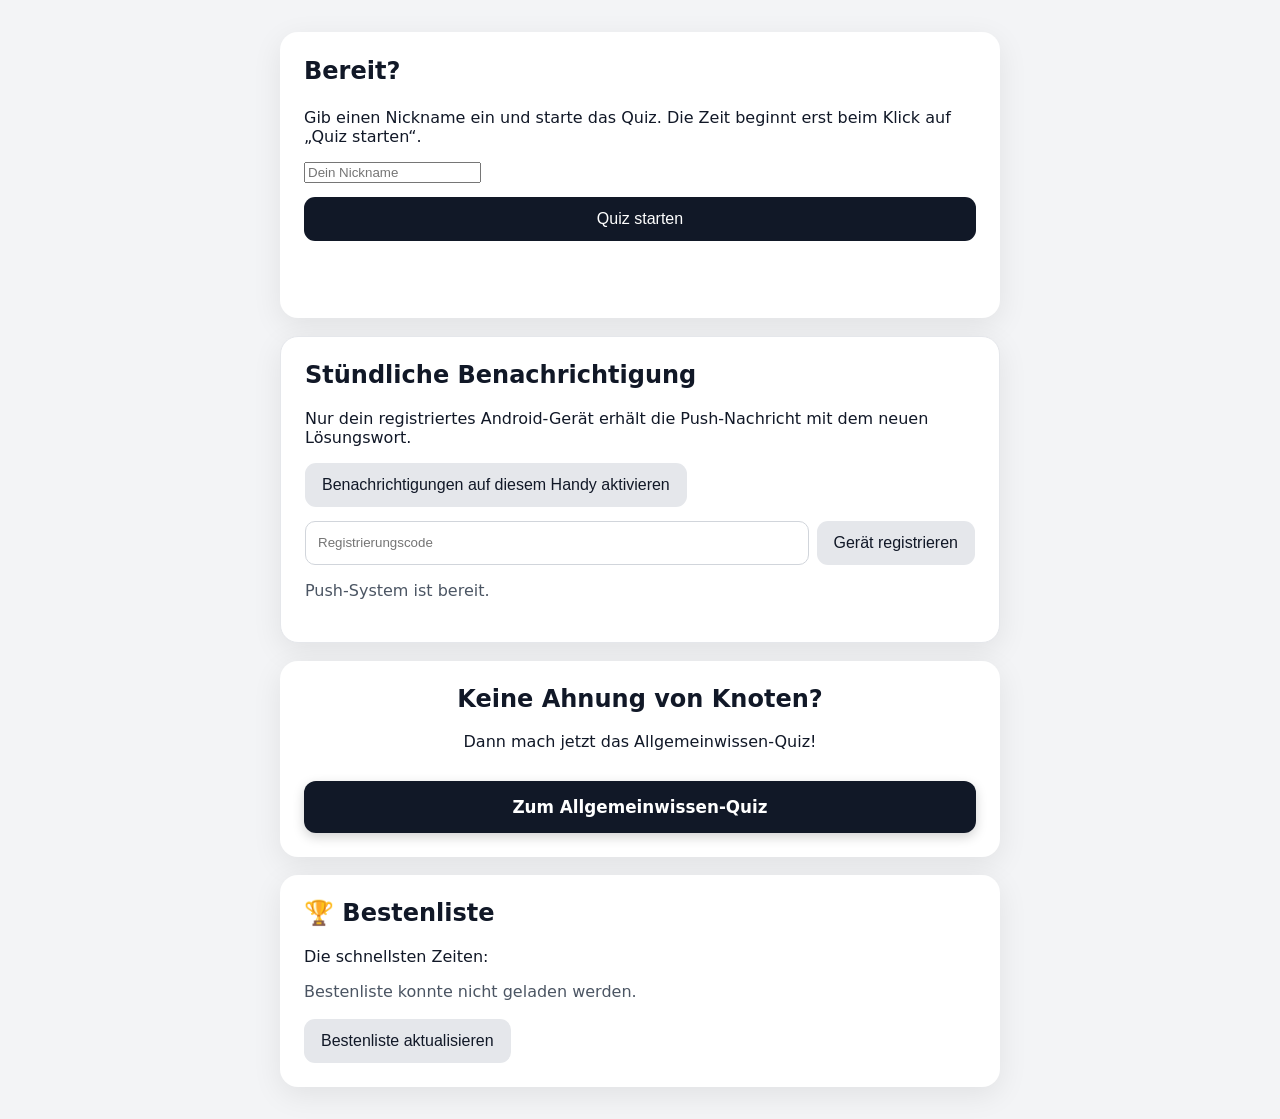
==== index.html @ b6ff0679 "Update index.html" ====
<!doctype html>
<html lang="de">
<head>
  <meta charset="utf-8">
  <meta name="viewport" content="width=device-width, initial-scale=1">
  <meta name="theme-color" content="#111827">

  <title>Kommst du rein?</title>

  <link rel="icon" type="image/png" href="door-notification.png">
  <link rel="manifest" href="manifest.webmanifest">
  <link rel="stylesheet" href="style.css">
</head>

<body>

  <main class="container">

    <!-- =========================================
         QUIZ-START
    ========================================== -->

    <section class="card" id="start-card">

      <h1>Bereit?</h1>

      <p>
        Gib einen Nickname ein und starte das Quiz.
        Die Zeit beginnt erst beim Klick auf „Quiz starten“.
      </p>

      <input
        id="nickname"
        type="text"
        maxlength="20"
        placeholder="Dein Nickname"
        autocomplete="off"
      >

      <button
        id="start-quiz"
        class="primary"
      >
        Quiz starten
      </button>

      <p
        id="start-message"
        class="status"
      ></p>

    </section>


    <!-- =========================================
         QUIZ
    ========================================== -->

    <section
      class="card hidden"
      id="quiz-card"
    >

      <div class="topline">

        <span id="progress">
          Frage 1
        </span>

        <span id="timer">
          ⏱ 00:00.0
        </span>

      </div>

      <h1 id="question">
        Quiz wird geladen …
      </h1>

      <div id="answers"></div>

      <button
        id="next"
        class="primary"
        disabled
      >
        Weiter
      </button>

    </section>


    <!-- =========================================
         ERGEBNIS
    ========================================== -->

    <section
      class="card hidden"
      id="result-card"
    >

      <h1>Geschafft!</h1>

      <p id="result-text"></p>

      <p>
        Deine Zeit:
        <strong id="final-time">--:--.-</strong>
      </p>

      <div class="solution">

        <div class="solution-label">
          Das Lösungswort
        </div>

        <div id="solution-word">
          wird geladen …
        </div>

      </div>

      <button
        id="restart"
        class="primary"
      >
        Nochmal spielen
      </button>

    </section>


    <!-- =========================================
         PUSH-BENACHRICHTIGUNGEN
    ========================================== -->

    <section class="card push-card">

      <h2>
        Stündliche Benachrichtigung
      </h2>

      <p>
        Nur dein registriertes Android-Gerät erhält
        die Push-Nachricht mit dem neuen Lösungswort.
      </p>

      <button
        id="enable-push"
        class="secondary"
      >
        Benachrichtigungen auf diesem Handy aktivieren
      </button>

      <div
        id="admin-area"
        class="hidden admin-area"
      >

        <input
          id="admin-token"
          type="password"
          placeholder="Registrierungscode"
        >

        <button
          id="register-device"
          class="secondary"
        >
          Gerät registrieren
        </button>

      </div>

      <p
        id="push-status"
        class="status"
      ></p>

    </section>


    <!-- =========================================
         DEIN ALLGEMEINWISSEN-BUTTON
    ========================================== -->

    <section class="card extra-link-card">

      <h2>
        Keine Ahnung von Knoten?
      </h2>

      <p>
        Dann mach jetzt das Allgemeinwissen-Quiz!
      </p>

      <a
        href="https://la267.github.io/Test-2/"
        class="big-link-button"
      >
        Zum Allgemeinwissen-Quiz
      </a>

    </section>


    <!-- =========================================
         BESTENLISTE
    ========================================== -->

    <section class="card leaderboard-card">

      <h2>
        🏆 Bestenliste
      </h2>

      <p>
        Die schnellsten Zeiten:
      </p>

      <div id="leaderboard">

        <p class="status">
          Bestenliste wird geladen …
        </p>

      </div>

      <button
        id="refresh-leaderboard"
        class="secondary leaderboard-refresh"
      >
        Bestenliste aktualisieren
      </button>

    </section>


  </main>


  <script src="quiz.js?v=3"></script>
  <script src="app.js?v=4"></script>

</body>
</html>
---- style.css ----
* { box-sizing: border-box; }

body {
  margin: 0;
  font-family: system-ui, -apple-system, BlinkMacSystemFont, "Segoe UI", sans-serif;
  background: #f3f4f6;
  color: #111827;
}

.container {
  width: min(720px, calc(100% - 28px));
  margin: 32px auto;
}

.card {
  background: white;
  border-radius: 18px;
  padding: 24px;
  margin-bottom: 18px;
  box-shadow: 0 8px 30px rgba(0,0,0,.08);
}

.topline {
  display: flex;
  justify-content: space-between;
  color: #6b7280;
  font-size: .95rem;
  margin-bottom: 22px;
}

h1 {
  line-height: 1.25;
  margin: 0 0 22px;
}

h2 {
  margin-top: 0;
}

.answer {
  display: block;
  width: 100%;
  text-align: left;
  padding: 15px 16px;
  margin: 10px 0;
  border: 2px solid #e5e7eb;
  border-radius: 12px;
  background: white;
  font-size: 1rem;
  cursor: pointer;
}

.answer:hover {
  border-color: #9ca3af;
}

.answer.selected {
  border-color: #2563eb;
  background: #eff6ff;
}

.answer.correct {
  border-color: #16a34a;
  background: #f0fdf4;
}

.answer.wrong {
  border-color: #dc2626;
  background: #fef2f2;
}

button {
  border: 0;
  border-radius: 11px;
  padding: 13px 17px;
  font-size: 1rem;
  cursor: pointer;
}

.primary {
  background: #111827;
  color: white;
  width: 100%;
  margin-top: 14px;
}

.primary:disabled {
  opacity: .4;
  cursor: not-allowed;
}

.secondary {
  background: #e5e7eb;
  color: #111827;
}

.hidden {
  display: none !important;
}

.solution {
  text-align: center;
  margin: 28px 0;
  padding: 26px;
  border-radius: 15px;
  background: #f9fafb;
}

.solution-label {
  color: #6b7280;
  margin-bottom: 8px;
}

#solution-word {
  font-size: clamp(2rem, 10vw, 4rem);
  font-weight: 800;
  letter-spacing: .08em;
}

.push-card {
  border: 1px solid #e5e7eb;
}

.admin-area {
  margin-top: 14px;
  display: flex;
  gap: 8px;
}

.admin-area input {
  flex: 1;
  min-width: 0;
  padding: 12px;
  border: 1px solid #d1d5db;
  border-radius: 10px;
}

.status {
  min-height: 1.3em;
  color: #4b5563;
}

.link-button {
  display: block;
  text-align: center;
  text-decoration: none;
  box-sizing: border-box;
}
.extra-link-card {
  text-align: center;
}

.big-link-button {
  display: inline-block;
  width: 100%;
  margin-top: 14px;
  padding: 16px 20px;

  background: #111827;
  color: white;

  text-decoration: none;
  text-align: center;
  font-weight: 700;
  font-size: 1.05rem;

  border-radius: 12px;
  box-shadow: 0 4px 12px rgba(0, 0, 0, 0.18);

  transition:
    transform 0.15s ease,
    box-shadow 0.15s ease,
    opacity 0.15s ease;
}

.big-link-button:hover {
  transform: translateY(-2px);
  box-shadow: 0 7px 16px rgba(0, 0, 0, 0.22);
}

.big-link-button:active {
  transform: translateY(0);
  box-shadow: 0 3px 8px rgba(0, 0, 0, 0.16);
}
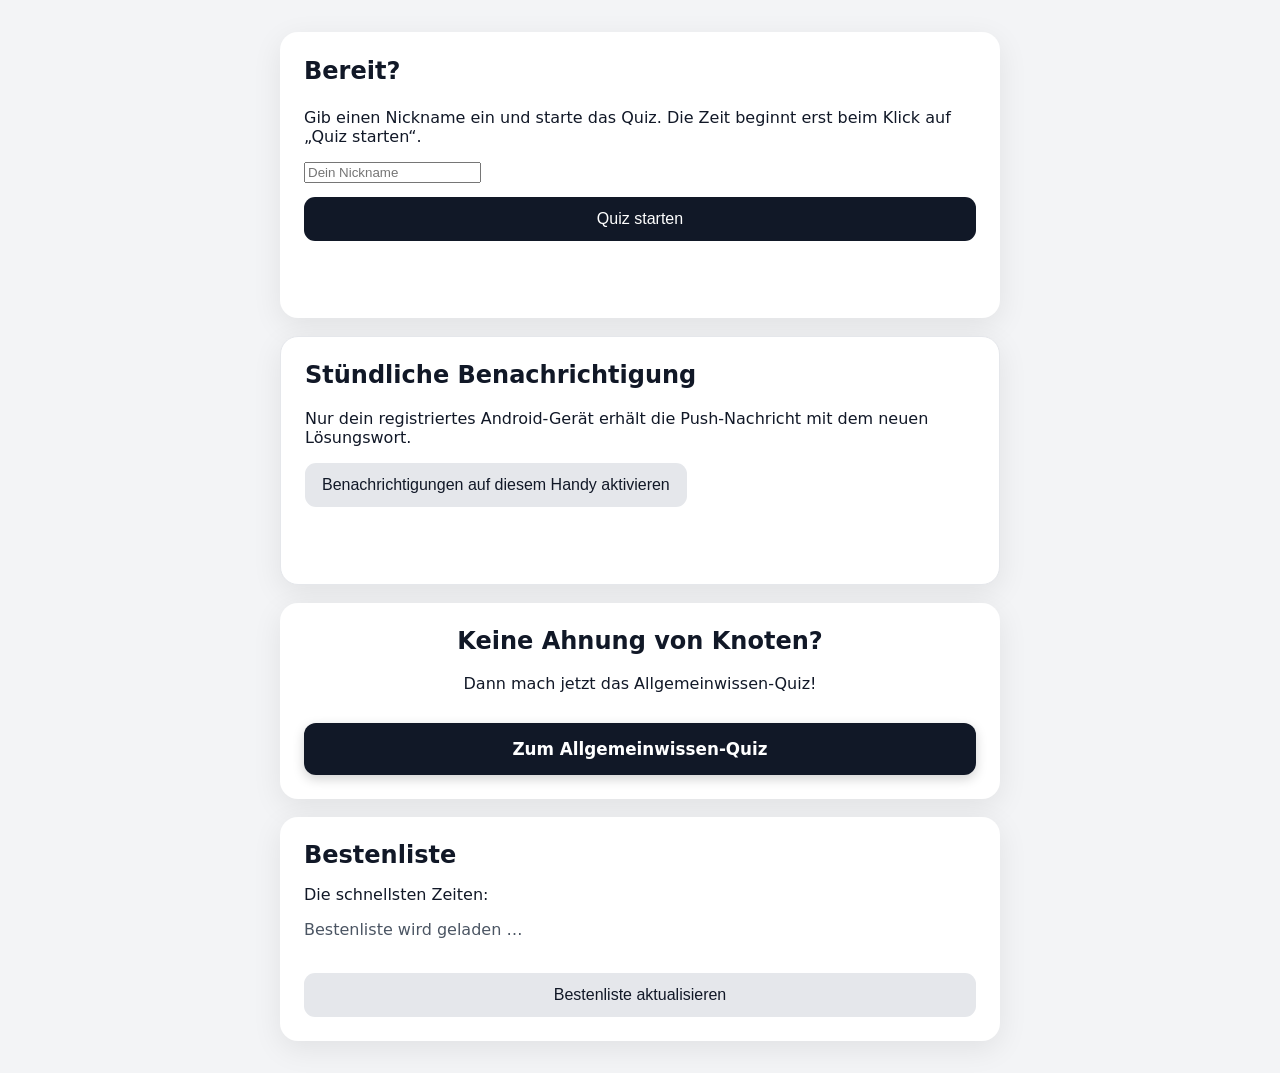
==== commit 72e959b8: "Update index.html" ====
--- a/index.html
+++ b/index.html
@@ -211,7 +211,7 @@
     <section class="card leaderboard-card">
 
       <h2>
-        🏆 Bestenliste
+         Bestenliste
       </h2>
 
       <p>
--- a/style.css
+++ b/style.css
@@ -182,3 +182,114 @@
   transform: translateY(0);
   box-shadow: 0 3px 8px rgba(0, 0, 0, 0.16);
 }
+
+.leaderboard-card {
+  overflow: hidden;
+}
+
+.leaderboard-card h2 {
+  margin-bottom: 6px;
+}
+
+.leaderboard-row {
+  display: grid;
+
+  grid-template-columns:
+    48px
+    minmax(0, 1fr)
+    90px;
+
+  align-items: center;
+
+  gap: 16px;
+
+  min-height: 52px;
+
+  padding:
+    10px
+    12px;
+
+  margin-bottom: 6px;
+
+  border-radius: 10px;
+
+  border:
+    1px solid #e5e7eb;
+
+  background: #ffffff;
+}
+
+.leaderboard-rank {
+  font-size: 1rem;
+  font-weight: 800;
+
+  text-align: right;
+
+  color: #6b7280;
+}
+
+.leaderboard-name {
+  font-weight: 600;
+
+  overflow: hidden;
+  text-overflow: ellipsis;
+  white-space: nowrap;
+}
+
+.leaderboard-time {
+  font-weight: 800;
+
+  text-align: right;
+
+  font-variant-numeric:
+    tabular-nums;
+
+  letter-spacing:
+    0.02em;
+}
+
+
+/* Platz 1 */
+
+.place-first {
+  border-width: 2px;
+  font-size: 1.04rem;
+}
+
+.place-first
+.leaderboard-rank {
+  font-size: 1.15rem;
+}
+
+
+/* Platz 2 */
+
+.place-second {
+  border-width: 2px;
+}
+
+
+/* Platz 3 */
+
+.place-third {
+  border-width: 2px;
+}
+
+
+/* Eigener Eintrag */
+
+.current-player {
+  outline:
+    2px solid #111827;
+
+  outline-offset:
+    -2px;
+}
+
+
+/* Aktualisieren-Button */
+
+.leaderboard-refresh {
+  width: 100%;
+  margin-top: 16px;
+}
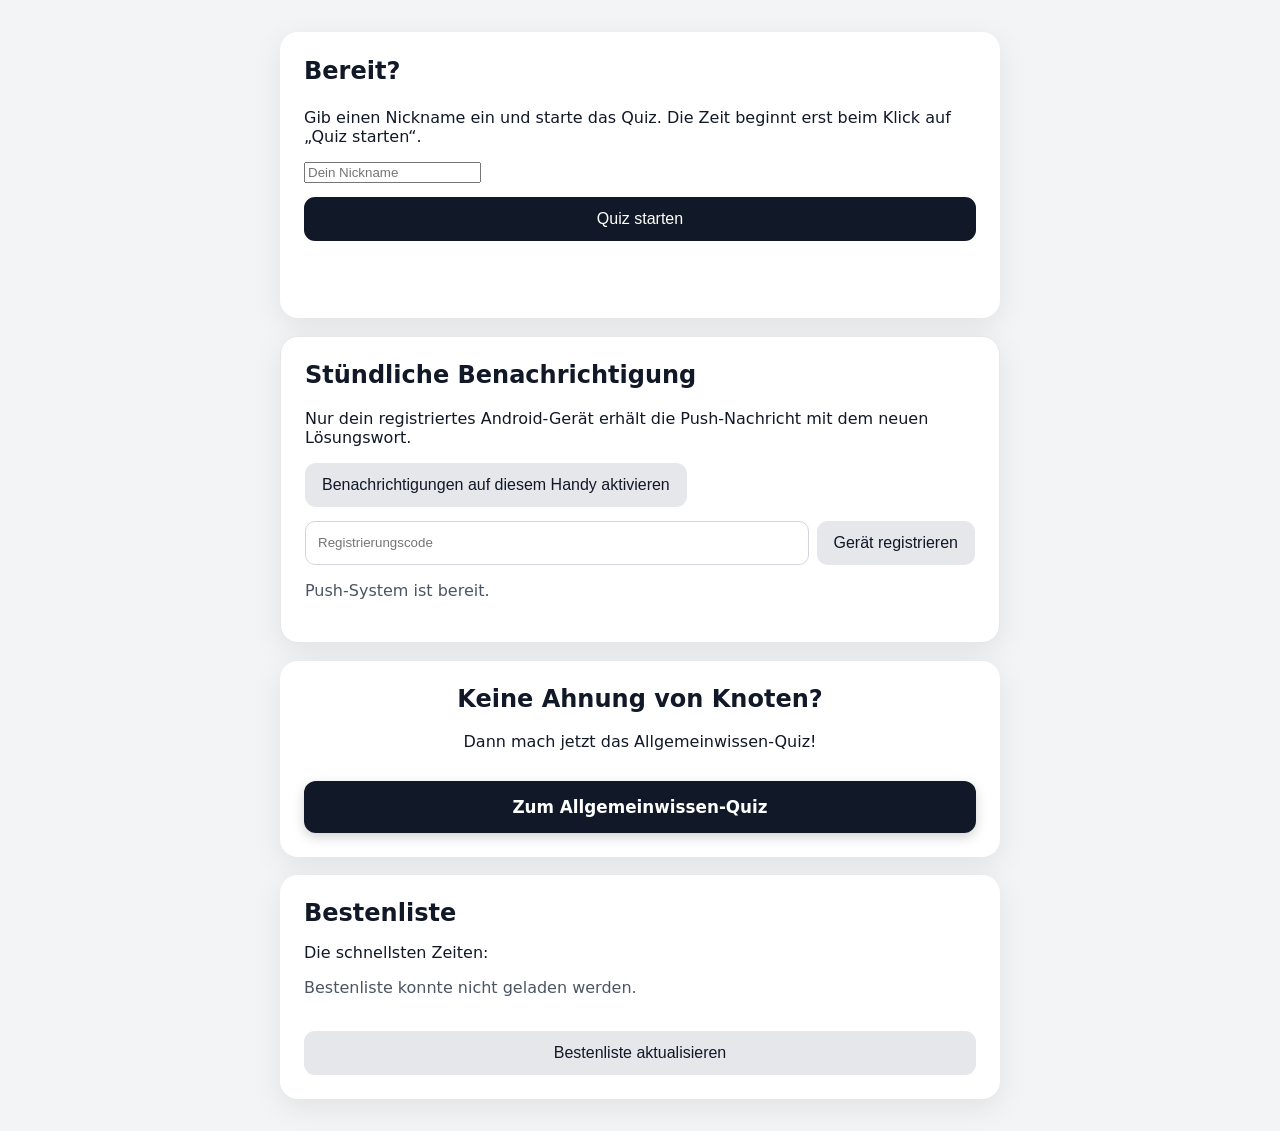
==== commit 1f656422: "Update index.html" ====
--- a/index.html
+++ b/index.html
@@ -240,7 +240,7 @@
 
 
   <script src="quiz.js?v=3"></script>
-  <script src="app.js?v=4"></script>
+  <script src="app.js?v=8"></script>
 
 </body>
 </html>
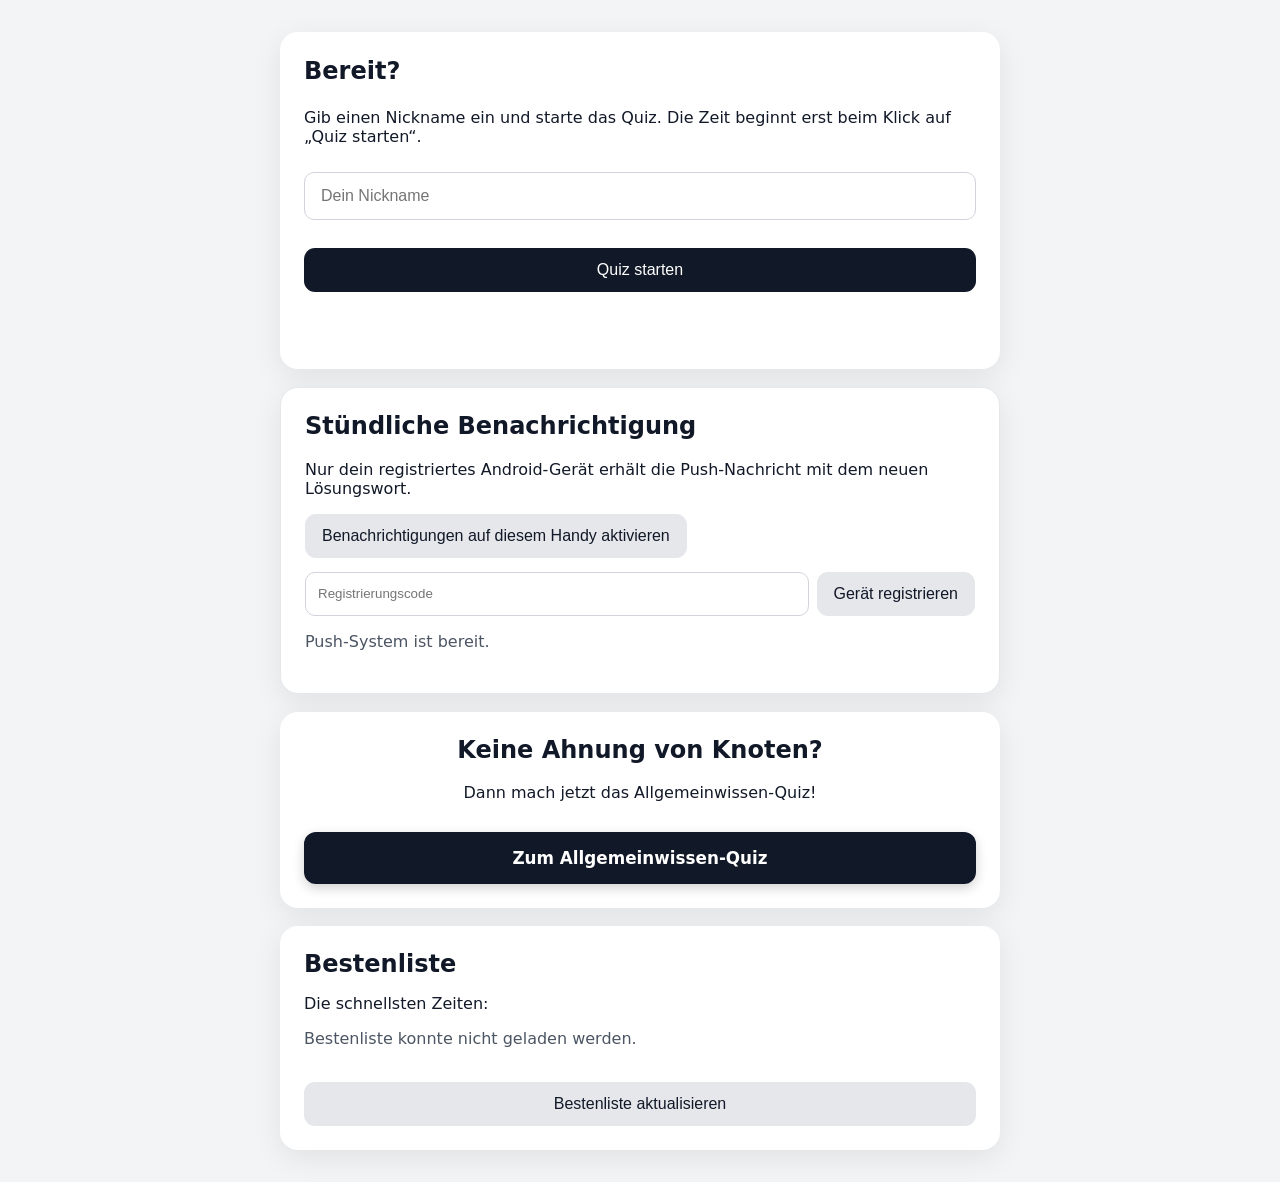
==== commit 2b5029e5: "Update index.html" ====
--- a/index.html
+++ b/index.html
@@ -9,7 +9,7 @@
 
   <link rel="icon" type="image/png" href="door-notification.png">
   <link rel="manifest" href="manifest.webmanifest">
-  <link rel="stylesheet" href="style.css">
+  <link rel="stylesheet" href="style.css?v=9">
 </head>
 
 <body>
@@ -239,8 +239,8 @@
   </main>
 
 
-  <script src="quiz.js?v=3"></script>
-  <script src="app.js?v=8"></script>
+  <script src="quiz.js?v=4"></script>
+  <script src="app.js?v=9"></script>
 
 </body>
 </html>
--- a/style.css
+++ b/style.css
@@ -293,3 +293,24 @@
   width: 100%;
   margin-top: 16px;
 }
+
+/* =========================================
+   NICKNAME
+========================================= */
+
+#nickname {
+  width: 100%;
+  padding: 14px 16px;
+  margin: 10px 0 14px;
+  font-size: 1rem;
+  border: 1px solid #d1d5db;
+  border-radius: 10px;
+  background: white;
+  color: #111827;
+}
+
+#nickname:focus {
+  outline: none;
+  border-color: #9ca3af;
+  box-shadow: 0 0 0 3px rgba(17, 24, 39, .08);
+}
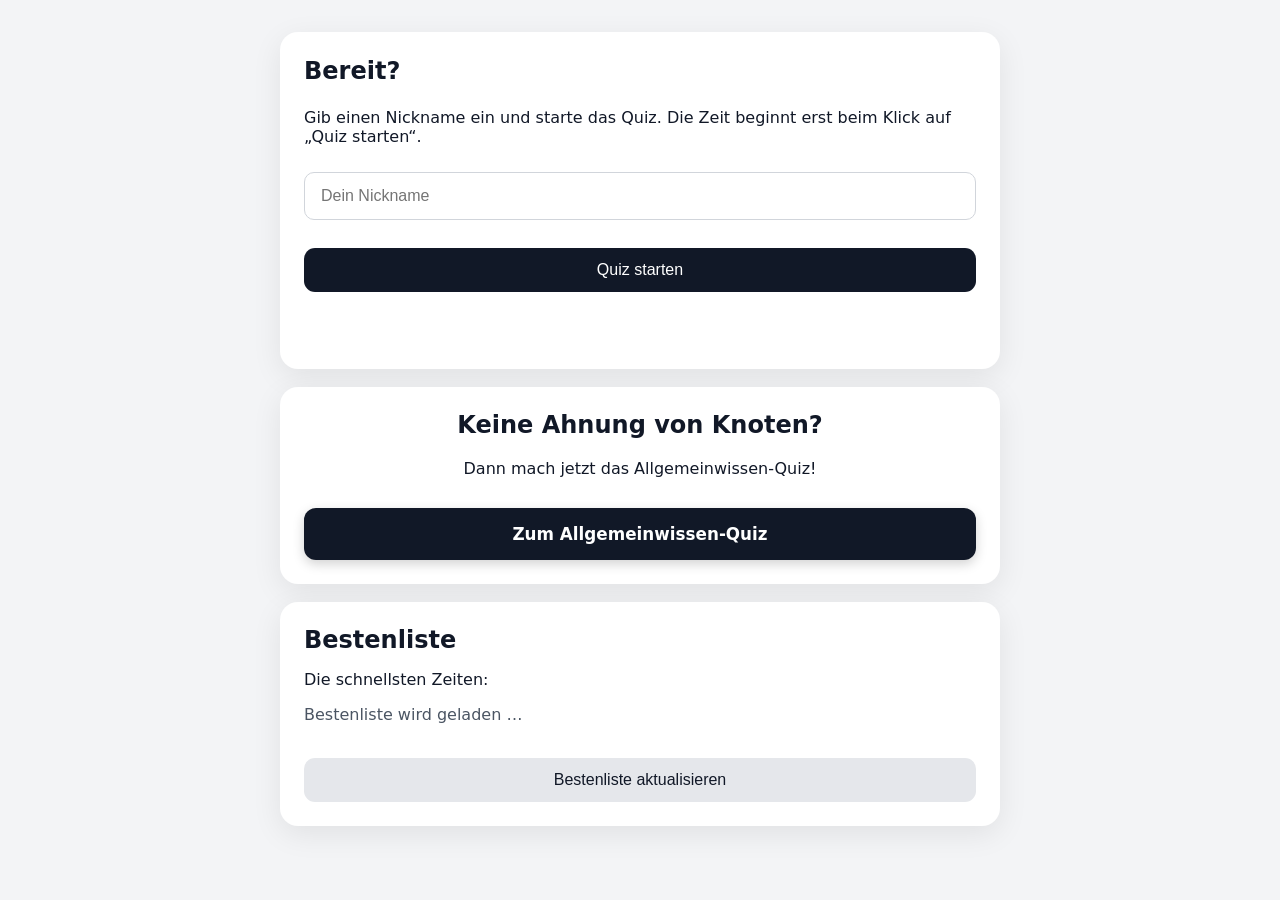
==== commit f48e678e: "Update index.html" ====
--- a/index.html
+++ b/index.html
@@ -130,54 +130,7 @@
     </section>
 
 
-    <!-- =========================================
-         PUSH-BENACHRICHTIGUNGEN
-    ========================================== -->
-
-    <section class="card push-card">
-
-      <h2>
-        Stündliche Benachrichtigung
-      </h2>
-
-      <p>
-        Nur dein registriertes Android-Gerät erhält
-        die Push-Nachricht mit dem neuen Lösungswort.
-      </p>
-
-      <button
-        id="enable-push"
-        class="secondary"
-      >
-        Benachrichtigungen auf diesem Handy aktivieren
-      </button>
-
-      <div
-        id="admin-area"
-        class="hidden admin-area"
-      >
-
-        <input
-          id="admin-token"
-          type="password"
-          placeholder="Registrierungscode"
-        >
-
-        <button
-          id="register-device"
-          class="secondary"
-        >
-          Gerät registrieren
-        </button>
-
-      </div>
-
-      <p
-        id="push-status"
-        class="status"
-      ></p>
-
-    </section>
+    
 
 
     <!-- =========================================
